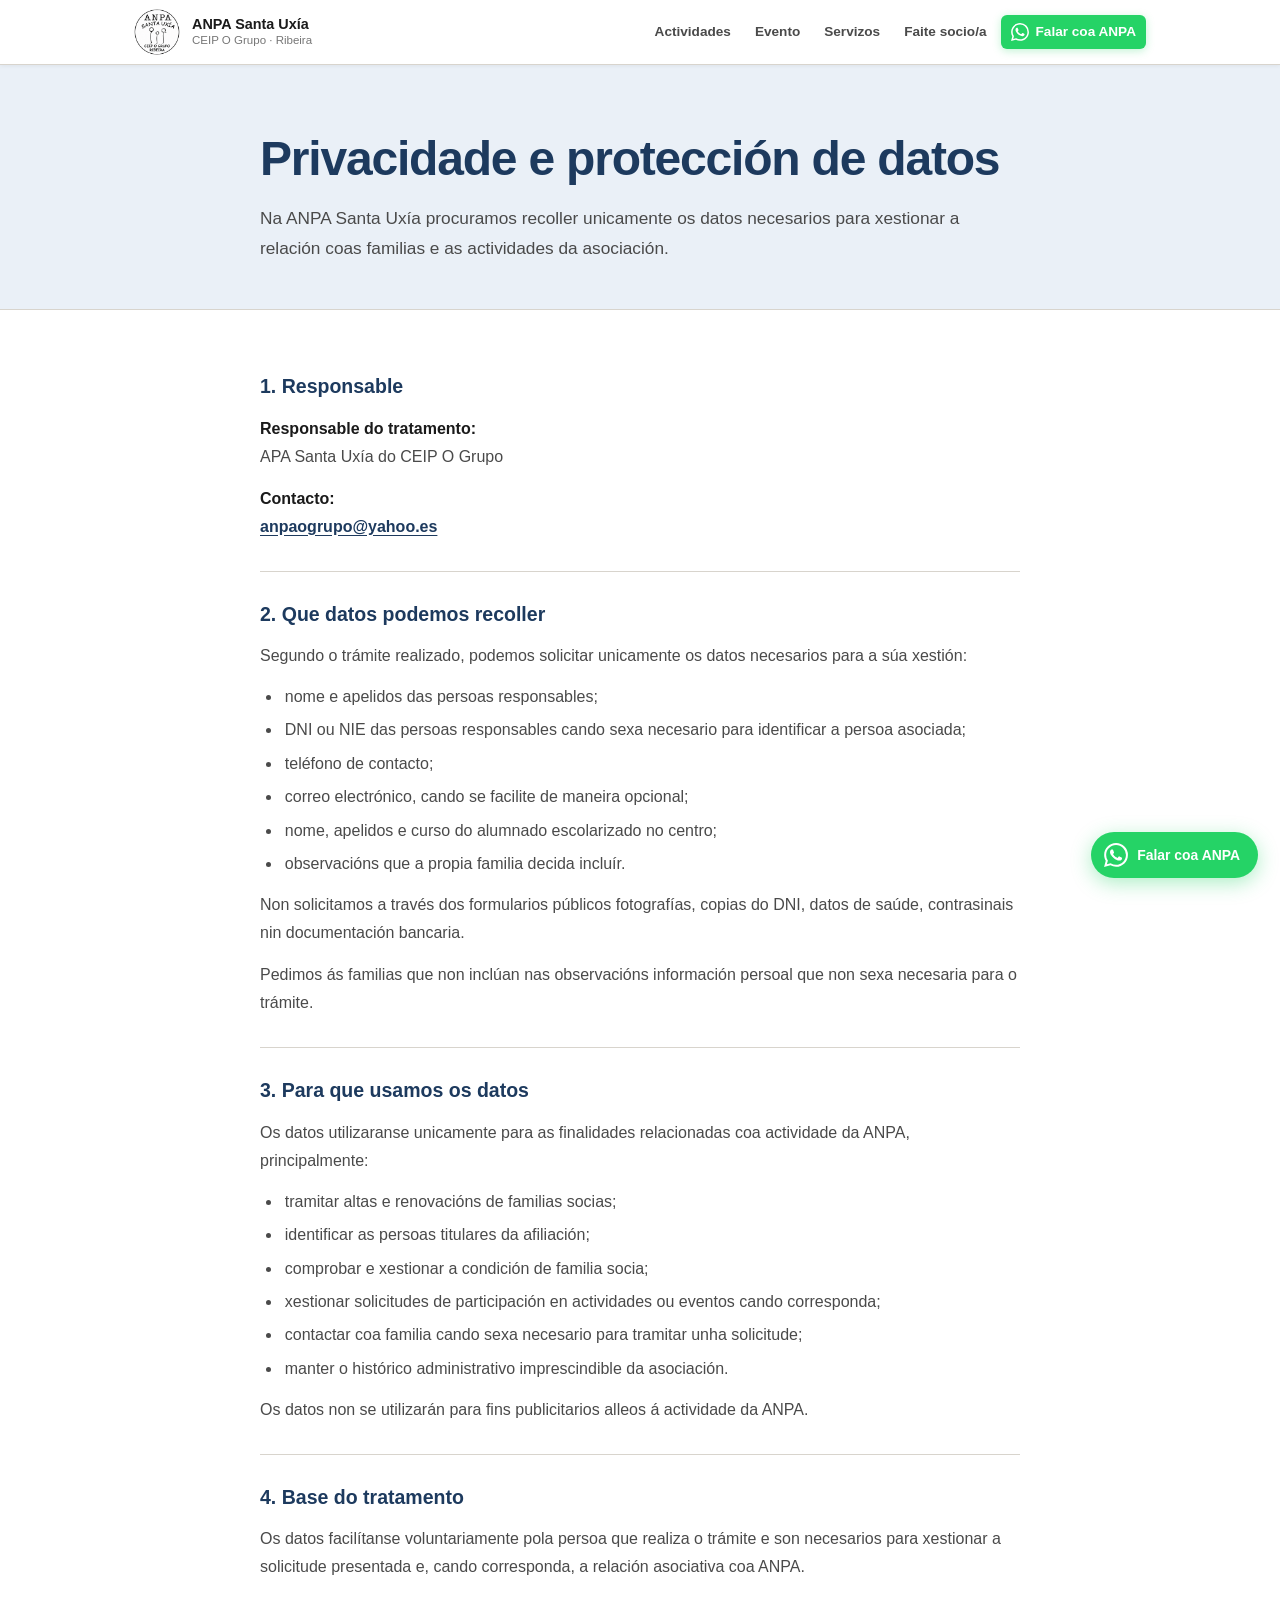
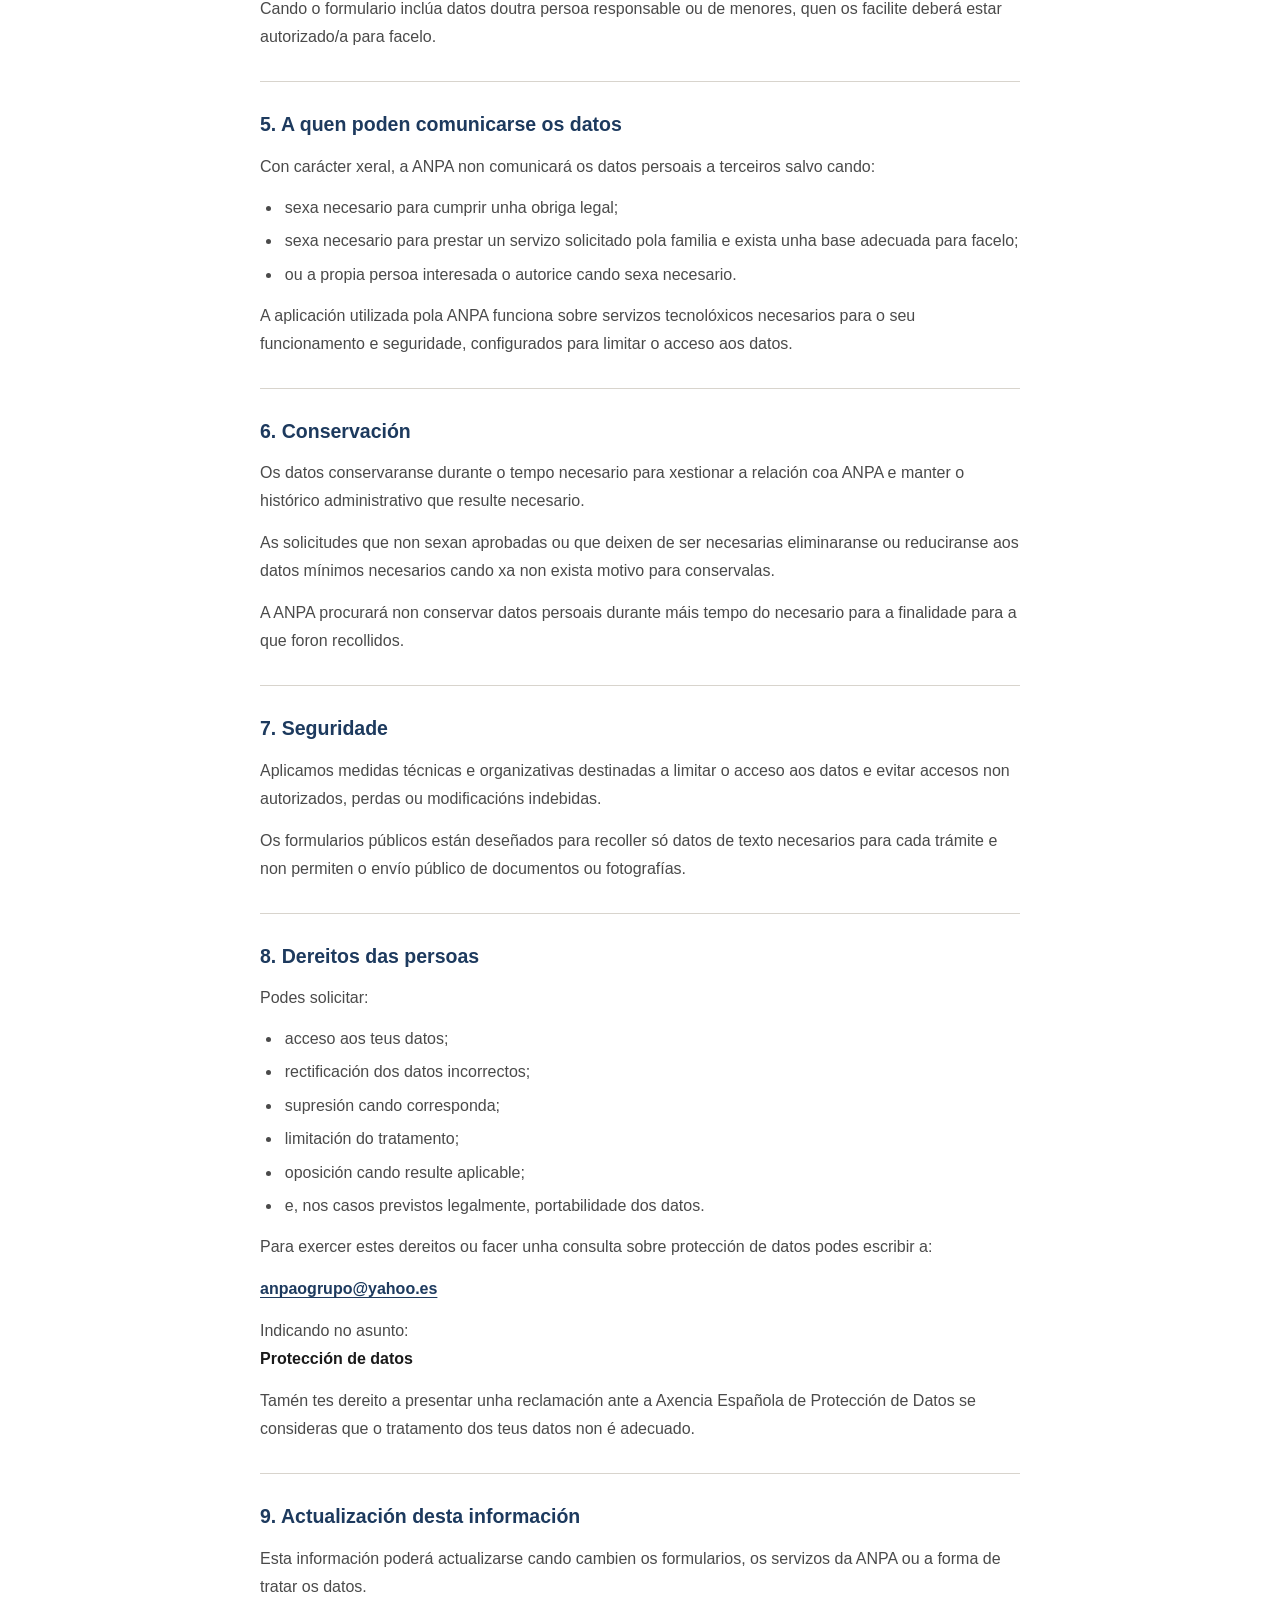
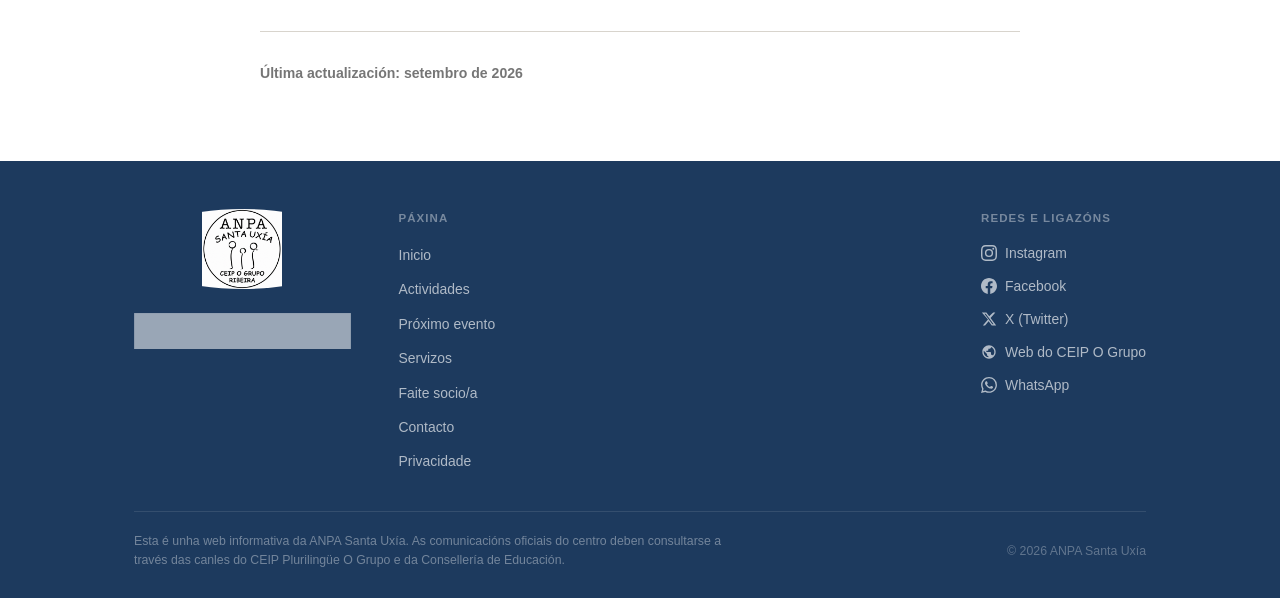
==== privacidade/index.html @ 7b29c67f "Add files via upload" ====
<!DOCTYPE html>
<html lang="gl">
<head>
  <meta charset="UTF-8">
  <meta name="viewport" content="width=device-width, initial-scale=1.0">
  <title>Privacidade e protección de datos | ANPA Santa Uxía</title>
  <meta name="description" content="Información sobre privacidade e protección de datos da ANPA Santa Uxía do CEIP O Grupo.">
  <meta name="robots" content="index, follow">
  <link rel="canonical" href="https://anpaogrupo.es/privacidade">
  <link rel="icon" href="../assets/images/logo-anpa.png" type="image/png">
  <link rel="stylesheet" href="../styles.css?v=9">
</head>
<body>

<a href="#contido-principal" class="skip-link">Ir ao contido principal</a>

<!-- ═══════════════════════════════ HEADER ═══════════════════ -->
<header class="site-header" role="banner">
  <div class="container">
    <div class="header-inner">

      <a href="/" class="header-brand" aria-label="ANPA Santa Uxía — Inicio">
        <img src="../assets/images/logo-anpa.png"
             alt="Logo ANPA Santa Uxía"
             class="header-logo">
        <div class="header-brand-text">
          <strong>ANPA Santa Uxía</strong>
          <span>CEIP O Grupo · Ribeira</span>
        </div>
      </a>

      <button class="menu-btn" id="menuBtn"
              aria-expanded="false" aria-controls="siteNav"
              aria-label="Abrir menú de navegación">
        <svg width="22" height="22" viewBox="0 0 24 24" fill="currentColor" aria-hidden="true">
          <path d="M3 18h18v-2H3v2zm0-5h18v-2H3v2zm0-7v2h18V6H3z"/>
        </svg>
      </button>

      <nav class="site-nav" id="siteNav" aria-label="Navegación principal">
        <a href="/#actividades">Actividades</a>
        <a href="/#evento">Evento</a>
        <a href="/#servizos">Servizos</a>
        <a href="/#socios">Faite socio/a</a>
        <a href="#"
           id="headerWa"
           class="header-wa"
           target="_blank"
           rel="noopener noreferrer"
           aria-label="Falar coa ANPA por WhatsApp">
          <svg class="wa-icon" viewBox="0 0 24 24" fill="currentColor" aria-hidden="true">
            <path d="M17.472 14.382c-.297-.149-1.758-.867-2.03-.967-.273-.099-.471-.148-.67.15-.197.297-.767.966-.94 1.164-.173.199-.347.223-.644.075-.297-.15-1.255-.463-2.39-1.475-.883-.788-1.48-1.761-1.653-2.059-.173-.297-.018-.458.13-.606.134-.133.298-.347.446-.52.149-.174.198-.298.298-.497.099-.198.05-.371-.025-.52-.075-.149-.669-1.612-.916-2.207-.242-.579-.487-.5-.669-.51-.173-.008-.371-.01-.57-.01-.198 0-.52.074-.792.372-.272.297-1.04 1.016-1.04 2.479 0 1.462 1.065 2.875 1.213 3.074.149.198 2.096 3.2 5.077 4.487.709.306 1.262.489 1.694.625.712.227 1.36.195 1.871.118.571-.085 1.758-.719 2.006-1.413.248-.694.248-1.289.173-1.413-.074-.124-.272-.198-.57-.347m-5.421 7.403h-.004a9.87 9.87 0 01-5.031-1.378l-.361-.214-3.741.982.998-3.648-.235-.374a9.86 9.86 0 01-1.51-5.26c.001-5.45 4.436-9.884 9.888-9.884 2.64 0 5.122 1.03 6.988 2.898a9.825 9.825 0 012.893 6.994c-.003 5.45-4.437 9.884-9.885 9.884m8.413-18.297A11.815 11.815 0 0012.05 0C5.495 0 .16 5.335.157 11.892c0 2.096.547 4.142 1.588 5.945L.057 24l6.305-1.654a11.882 11.882 0 005.683 1.448h.005c6.554 0 11.89-5.335 11.893-11.893a11.821 11.821 0 00-3.48-8.413z"/>
          </svg>
          <span class="header-wa-text">Falar coa ANPA</span>
        </a>
      </nav>

    </div>
  </div>
</header>

<main id="contido-principal">
  <header class="privacidade-hero">
    <div class="container">
      <div class="privacidade-reading">
        <h1 class="privacidade-title">Privacidade e protección de datos</h1>
        <p class="privacidade-intro">Na ANPA Santa Uxía procuramos recoller unicamente os datos necesarios para xestionar a relación coas familias e as actividades da asociación.</p>
      </div>
    </div>
  </header>

  <div class="privacidade-content">
    <div class="container">
      <div class="privacidade-reading">

        <section class="privacidade-section" aria-labelledby="privacidade-responsable">
          <h2 id="privacidade-responsable">1. Responsable</h2>
          <p><strong>Responsable do tratamento:</strong><br>APA Santa Uxía do CEIP O Grupo</p>
          <p class="privacidade-contacto"><strong>Contacto:</strong><br><a href="mailto:anpaogrupo@yahoo.es">anpaogrupo@yahoo.es</a></p>
        </section>

        <section class="privacidade-section" aria-labelledby="privacidade-datos">
          <h2 id="privacidade-datos">2. Que datos podemos recoller</h2>
          <p>Segundo o trámite realizado, podemos solicitar unicamente os datos necesarios para a súa xestión:</p>
          <ul>
            <li>nome e apelidos das persoas responsables;</li>
            <li>DNI ou NIE das persoas responsables cando sexa necesario para identificar a persoa asociada;</li>
            <li>teléfono de contacto;</li>
            <li>correo electrónico, cando se facilite de maneira opcional;</li>
            <li>nome, apelidos e curso do alumnado escolarizado no centro;</li>
            <li>observacións que a propia familia decida incluír.</li>
          </ul>
          <p>Non solicitamos a través dos formularios públicos fotografías, copias do DNI, datos de saúde, contrasinais nin documentación bancaria.</p>
          <p>Pedimos ás familias que non inclúan nas observacións información persoal que non sexa necesaria para o trámite.</p>
        </section>

        <section class="privacidade-section" aria-labelledby="privacidade-finalidades">
          <h2 id="privacidade-finalidades">3. Para que usamos os datos</h2>
          <p>Os datos utilizaranse unicamente para as finalidades relacionadas coa actividade da ANPA, principalmente:</p>
          <ul>
            <li>tramitar altas e renovacións de familias socias;</li>
            <li>identificar as persoas titulares da afiliación;</li>
            <li>comprobar e xestionar a condición de familia socia;</li>
            <li>xestionar solicitudes de participación en actividades ou eventos cando corresponda;</li>
            <li>contactar coa familia cando sexa necesario para tramitar unha solicitude;</li>
            <li>manter o histórico administrativo imprescindible da asociación.</li>
          </ul>
          <p>Os datos non se utilizarán para fins publicitarios alleos á actividade da ANPA.</p>
        </section>

        <section class="privacidade-section" aria-labelledby="privacidade-base">
          <h2 id="privacidade-base">4. Base do tratamento</h2>
          <p>Os datos facilítanse voluntariamente pola persoa que realiza o trámite e son necesarios para xestionar a solicitude presentada e, cando corresponda, a relación asociativa coa ANPA.</p>
          <p>Cando o formulario inclúa datos doutra persoa responsable ou de menores, quen os facilite deberá estar autorizado/a para facelo.</p>
        </section>

        <section class="privacidade-section" aria-labelledby="privacidade-comunicacion">
          <h2 id="privacidade-comunicacion">5. A quen poden comunicarse os datos</h2>
          <p>Con carácter xeral, a ANPA non comunicará os datos persoais a terceiros salvo cando:</p>
          <ul>
            <li>sexa necesario para cumprir unha obriga legal;</li>
            <li>sexa necesario para prestar un servizo solicitado pola familia e exista unha base adecuada para facelo;</li>
            <li>ou a propia persoa interesada o autorice cando sexa necesario.</li>
          </ul>
          <p>A aplicación utilizada pola ANPA funciona sobre servizos tecnolóxicos necesarios para o seu funcionamento e seguridade, configurados para limitar o acceso aos datos.</p>
        </section>

        <section class="privacidade-section" aria-labelledby="privacidade-conservacion">
          <h2 id="privacidade-conservacion">6. Conservación</h2>
          <p>Os datos conservaranse durante o tempo necesario para xestionar a relación coa ANPA e manter o histórico administrativo que resulte necesario.</p>
          <p>As solicitudes que non sexan aprobadas ou que deixen de ser necesarias eliminaranse ou reduciranse aos datos mínimos necesarios cando xa non exista motivo para conservalas.</p>
          <p>A ANPA procurará non conservar datos persoais durante máis tempo do necesario para a finalidade para a que foron recollidos.</p>
        </section>

        <section class="privacidade-section" aria-labelledby="privacidade-seguridade">
          <h2 id="privacidade-seguridade">7. Seguridade</h2>
          <p>Aplicamos medidas técnicas e organizativas destinadas a limitar o acceso aos datos e evitar accesos non autorizados, perdas ou modificacións indebidas.</p>
          <p>Os formularios públicos están deseñados para recoller só datos de texto necesarios para cada trámite e non permiten o envío público de documentos ou fotografías.</p>
        </section>

        <section class="privacidade-section" aria-labelledby="privacidade-dereitos">
          <h2 id="privacidade-dereitos">8. Dereitos das persoas</h2>
          <p>Podes solicitar:</p>
          <ul>
            <li>acceso aos teus datos;</li>
            <li>rectificación dos datos incorrectos;</li>
            <li>supresión cando corresponda;</li>
            <li>limitación do tratamento;</li>
            <li>oposición cando resulte aplicable;</li>
            <li>e, nos casos previstos legalmente, portabilidade dos datos.</li>
          </ul>
          <p>Para exercer estes dereitos ou facer unha consulta sobre protección de datos podes escribir a:</p>
          <p class="privacidade-contacto"><a href="mailto:anpaogrupo@yahoo.es?subject=Protecci%C3%B3n%20de%20datos">anpaogrupo@yahoo.es</a></p>
          <p>Indicando no asunto:<br><strong>Protección de datos</strong></p>
          <p>Tamén tes dereito a presentar unha reclamación ante a Axencia Española de Protección de Datos se consideras que o tratamento dos teus datos non é adecuado.</p>
        </section>

        <section class="privacidade-section" aria-labelledby="privacidade-actualizacion">
          <h2 id="privacidade-actualizacion">9. Actualización desta información</h2>
          <p>Esta información poderá actualizarse cando cambien os formularios, os servizos da ANPA ou a forma de tratar os datos.</p>
        </section>

        <p class="privacidade-actualizacion">Última actualización: setembro de 2026</p>
      </div>
    </div>
  </div>
</main>

<!-- ════════════════════════════ FOOTER ══════════════════════ -->
<footer class="site-footer" role="contentinfo">
  <div class="container">
    <div class="footer-grid">

      <div class="footer-logos">
        <img src="../assets/images/logo-anpa.png"
             alt="ANPA Santa Uxía"
             class="footer-logo-anpa">
        <img src="../assets/images/logo-ceip.png"
             alt="CEIP Plurilingüe O Grupo"
             class="footer-logo-ceip">
      </div>

      <nav class="footer-nav" aria-label="Navegación do pé de páxina">
        <h4>Páxina</h4>
        <ul>
          <li><a href="/">Inicio</a></li>
          <li><a href="/#actividades">Actividades</a></li>
          <li><a href="/#evento">Próximo evento</a></li>
          <li><a href="/#servizos">Servizos</a></li>
          <li><a href="/#socios">Faite socio/a</a></li>
          <li><a href="/#contacto">Contacto</a></li>
          <li><a href="/privacidade" aria-current="page">Privacidade</a></li>
        </ul>
      </nav>

      <div class="footer-social">
        <h4>Redes e ligazóns</h4>
        <div class="footer-social-links">
          <a href="#" id="footerInstagram" target="_blank" rel="noopener noreferrer">
            <svg width="16" height="16" viewBox="0 0 24 24" fill="currentColor" aria-hidden="true">
              <path d="M12 2.163c3.204 0 3.584.012 4.85.07 3.252.148 4.771 1.691 4.919 4.919.058 1.265.069 1.645.069 4.849 0 3.205-.012 3.584-.069 4.849-.149 3.225-1.664 4.771-4.919 4.919-1.266.058-1.644.07-4.85.07-3.204 0-3.584-.012-4.849-.07-3.26-.149-4.771-1.699-4.919-4.92-.058-1.265-.07-1.644-.07-4.849 0-3.204.013-3.583.07-4.849.149-3.227 1.664-4.771 4.919-4.919 1.266-.057 1.645-.069 4.849-.069zM12 0C8.741 0 8.333.014 7.053.072 2.695.272.273 2.69.073 7.052.014 8.333 0 8.741 0 12c0 3.259.014 3.668.072 4.948.2 4.358 2.618 6.78 6.98 6.98C8.333 23.986 8.741 24 12 24c3.259 0 3.668-.014 4.948-.072 4.354-.2 6.782-2.618 6.979-6.98.059-1.28.073-1.689.073-4.948 0-3.259-.014-3.667-.072-4.947-.196-4.354-2.617-6.78-6.979-6.98C15.668.014 15.259 0 12 0zm0 5.838a6.162 6.162 0 100 12.324 6.162 6.162 0 000-12.324zM12 16a4 4 0 110-8 4 4 0 010 8zm6.406-11.845a1.44 1.44 0 100 2.881 1.44 1.44 0 000-2.881z"/>
            </svg>
            Instagram
          </a>
          <a href="#" id="footerFacebook" target="_blank" rel="noopener noreferrer">
            <svg width="16" height="16" viewBox="0 0 24 24" fill="currentColor" aria-hidden="true">
              <path d="M24 12.073c0-6.627-5.373-12-12-12s-12 5.373-12 12c0 5.99 4.388 10.954 10.125 11.854v-8.385H7.078v-3.47h3.047V9.43c0-3.007 1.792-4.669 4.533-4.669 1.312 0 2.686.235 2.686.235v2.953H15.83c-1.491 0-1.956.925-1.956 1.874v2.25h3.328l-.532 3.47h-2.796v8.385C19.612 23.027 24 18.062 24 12.073z"/>
            </svg>
            Facebook
          </a>
          <a href="#" id="footerTwitter" target="_blank" rel="noopener noreferrer">
            <svg width="16" height="16" viewBox="0 0 24 24" fill="currentColor" aria-hidden="true">
              <path d="M18.244 2.25h3.308l-7.227 8.26 8.502 11.24H16.17l-4.714-6.231-5.401 6.231H2.744l7.737-8.835L1.254 2.25H8.08l4.253 5.622zm-1.161 17.52h1.833L7.084 4.126H5.117z"/>
            </svg>
            X (Twitter)
          </a>
          <a href="#" id="footerWebCentro" target="_blank" rel="noopener noreferrer">
            <svg width="16" height="16" viewBox="0 0 24 24" fill="currentColor" aria-hidden="true">
              <path d="M12 2C6.48 2 2 6.48 2 12s4.48 10 10 10 10-4.48 10-10S17.52 2 12 2zm-1 17.93c-3.95-.49-7-3.85-7-7.93 0-.62.08-1.21.21-1.79L9 15v1c0 1.1.9 2 2 2v1.93zm6.9-2.54c-.26-.81-1-1.39-1.9-1.39h-1v-3c0-.55-.45-1-1-1H8v-2h2c.55 0 1-.45 1-1V7h2c1.1 0 2-.9 2-2v-.41c2.93 1.19 5 4.06 5 7.41 0 2.08-.8 3.97-2.1 5.39z"/>
            </svg>
            Web do CEIP O Grupo
          </a>
          <a href="#" id="footerWa" target="_blank" rel="noopener noreferrer">
            <svg width="16" height="16" viewBox="0 0 24 24" fill="currentColor" aria-hidden="true">
              <path d="M17.472 14.382c-.297-.149-1.758-.867-2.03-.967-.273-.099-.471-.148-.67.15-.197.297-.767.966-.94 1.164-.173.199-.347.223-.644.075-.297-.15-1.255-.463-2.39-1.475-.883-.788-1.48-1.761-1.653-2.059-.173-.297-.018-.458.13-.606.134-.133.298-.347.446-.52.149-.174.198-.298.298-.497.099-.198.05-.371-.025-.52-.075-.149-.669-1.612-.916-2.207-.242-.579-.487-.5-.669-.51-.173-.008-.371-.01-.57-.01-.198 0-.52.074-.792.372-.272.297-1.04 1.016-1.04 2.479 0 1.462 1.065 2.875 1.213 3.074.149.198 2.096 3.2 5.077 4.487.709.306 1.262.489 1.694.625.712.227 1.36.195 1.871.118.571-.085 1.758-.719 2.006-1.413.248-.694.248-1.289.173-1.413-.074-.124-.272-.198-.57-.347m-5.421 7.403h-.004a9.87 9.87 0 01-5.031-1.378l-.361-.214-3.741.982.998-3.648-.235-.374a9.86 9.86 0 01-1.51-5.26c.001-5.45 4.436-9.884 9.888-9.884 2.64 0 5.122 1.03 6.988 2.898a9.825 9.825 0 012.893 6.994c-.003 5.45-4.437 9.884-9.885 9.884m8.413-18.297A11.815 11.815 0 0012.05 0C5.495 0 .16 5.335.157 11.892c0 2.096.547 4.142 1.588 5.945L.057 24l6.305-1.654a11.882 11.882 0 005.683 1.448h.005c6.554 0 11.89-5.335 11.893-11.893a11.821 11.821 0 00-3.48-8.413z"/>
            </svg>
            WhatsApp
          </a>
        </div>
      </div>

    </div>

    <div class="footer-bottom">
      <p class="footer-disclaimer">Esta é unha web informativa da ANPA Santa Uxía. As comunicacións oficiais do centro deben consultarse a través das canles do CEIP Plurilingüe O Grupo e da Consellería de Educación.</p>
      <p class="footer-copy">© <span id="footerYear"></span> ANPA Santa Uxía</p>
    </div>
  </div>
</footer>

<a href="#"
   id="floatingWa"
   class="floating-wa"
   target="_blank"
   rel="noopener noreferrer"
   aria-label="Falar coa ANPA Santa Uxía por WhatsApp">
  <svg width="24" height="24" viewBox="0 0 24 24" fill="currentColor" aria-hidden="true">
    <path d="M17.472 14.382c-.297-.149-1.758-.867-2.03-.967-.273-.099-.471-.148-.67.15-.197.297-.767.966-.94 1.164-.173.199-.347.223-.644.075-.297-.15-1.255-.463-2.39-1.475-.883-.788-1.48-1.761-1.653-2.059-.173-.297-.018-.458.13-.606.134-.133.298-.347.446-.52.149-.174.198-.298.298-.497.099-.198.05-.371-.025-.52-.075-.149-.669-1.612-.916-2.207-.242-.579-.487-.5-.669-.51-.173-.008-.371-.01-.57-.01-.198 0-.52.074-.792.372-.272.297-1.04 1.016-1.04 2.479 0 1.462 1.065 2.875 1.213 3.074.149.198 2.096 3.2 5.077 4.487.709.306 1.262.489 1.694.625.712.227 1.36.195 1.871.118.571-.085 1.758-.719 2.006-1.413.248-.694.248-1.289.173-1.413-.074-.124-.272-.198-.57-.347m-5.421 7.403h-.004a9.87 9.87 0 01-5.031-1.378l-.361-.214-3.741.982.998-3.648-.235-.374a9.86 9.86 0 01-1.51-5.26c.001-5.45 4.436-9.884 9.888-9.884 2.64 0 5.122 1.03 6.988 2.898a9.825 9.825 0 012.893 6.994c-.003 5.45-4.437 9.884-9.885 9.884m8.413-18.297A11.815 11.815 0 0012.05 0C5.495 0 .16 5.335.157 11.892c0 2.096.547 4.142 1.588 5.945L.057 24l6.305-1.654a11.882 11.882 0 005.683 1.448h.005c6.554 0 11.89-5.335 11.893-11.893a11.821 11.821 0 00-3.48-8.413z"/>
  </svg>
  <span class="floating-wa-label">Falar coa ANPA</span>
</a>

<script src="../content.js?v=6"></script>
<script src="../script.js?v=8"></script>
</body>
</html>
---- styles.css ----
/* =============================================================
   STYLES.CSS — ANPA Santa Uxía · CEIP Plurilingüe O Grupo
   Ribeira, A Coruña
   ============================================================= */

/* ─── RESET ─────────────────────────────────────────────────── */
*, *::before, *::after { box-sizing: border-box; margin: 0; padding: 0; }

/* ─── TOKENS ─────────────────────────────────────────────────── */
:root {
  /* Palette — derived from CEIP blue + ANPA black/white identity */
  --blue:        #4578aa;   /* institutional blue, close to CEIP logo */
  --blue-dark:   #1d3a5e;   /* deep navy */
  --blue-pale:   #eaf0f7;   /* very light blue background */
  --cream:       #f8f6f1;   /* warm cream */
  --white:       #ffffff;
  --text:        #1a1a1a;   /* near black */
  --text-mid:    #4a4a4a;
  --text-light:  #767676;
  --border:      #d8d4cd;   /* warm hairline */
  --accent:      #b85c28;   /* warm terracotta — for alerts, dates */
  --green-wa:    #25D366;
  --green-wa-dk: #1aab53;

  /* Typography */
  --font: Arial, Helvetica, sans-serif;

  /* Spacing scale */
  --sp-xs:  8px;
  --sp-sm:  16px;
  --sp-md:  28px;
  --sp-lg:  52px;
  --sp-xl:  80px;

  /* Misc */
  --radius:    6px;
  --radius-md: 10px;
  --shadow:    0 2px 10px rgba(0,0,0,.09);
  --shadow-lg: 0 6px 28px rgba(0,0,0,.12);
  --trans:     0.18s ease;
}

/* ─── BASE ───────────────────────────────────────────────────── */
html   { font-size: 16px; scroll-behavior: smooth; }
body   {
  font-family: var(--font);
  color: var(--text);
  background: var(--white);
  line-height: 1.65;
  -webkit-font-smoothing: antialiased;
}

@media (prefers-reduced-motion: reduce) {
  *, *::before, *::after { animation-duration: .01ms !important; transition-duration: .01ms !important; }
  html { scroll-behavior: auto; }
}

img  { max-width: 100%; height: auto; display: block; }
a    { color: var(--blue); text-decoration: none; }
a:hover { text-decoration: underline; }
ul   { list-style: none; }

*:focus-visible {
  outline: 3px solid var(--accent);
  outline-offset: 3px;
  border-radius: 3px;
}

/* ─── SKIP LINK ──────────────────────────────────────────────── */
.skip-link {
  position: absolute; top: -60px; left: 16px; z-index: 9999;
  background: var(--blue-dark); color: #fff;
  padding: 10px 18px; border-radius: var(--radius);
  font-size: .9rem; font-weight: 700;
  transition: top var(--trans);
}
.skip-link:focus { top: 14px; }

/* ─── LAYOUT ─────────────────────────────────────────────────── */
.container {
  width: 100%; max-width: 1060px;
  margin: 0 auto; padding: 0 24px;
}
.section      { padding: var(--sp-xl) 0; }
.section--alt { background: var(--cream); }
.section--blue { background: var(--blue-dark); color: #fff; }

/* ─── SECTION HEADERS ────────────────────────────────────────── */
.s-label {
  display: block;
  font-size: .72rem; font-weight: 700;
  text-transform: uppercase; letter-spacing: .1em;
  color: var(--blue); margin-bottom: 10px;
}
.section--blue .s-label { color: rgba(255,255,255,.55); }

.s-title {
  font-size: clamp(1.5rem, 3.2vw, 2rem);
  font-weight: 900; color: var(--text);
  line-height: 1.15; margin-bottom: 12px;
}
.section--blue .s-title { color: #fff; }

.s-sub {
  font-size: 1rem; color: var(--text-mid);
  max-width: 580px; line-height: 1.65;
}
.section--blue .s-sub { color: rgba(255,255,255,.75); }

/* ─── BUTTONS ────────────────────────────────────────────────── */
.btn {
  display: inline-flex; align-items: center; gap: 8px;
  font-family: var(--font); font-size: .9rem; font-weight: 700;
  padding: 11px 22px; border-radius: 24px; border: none;
  cursor: pointer; text-decoration: none; line-height: 1.2;
  transition: background var(--trans), transform var(--trans), box-shadow var(--trans);
  white-space: nowrap;
}
.btn:hover { transform: translateY(-1px); text-decoration: none; }
.btn:active { transform: none; }

.btn--blue {
  background: var(--blue); color: #fff;
  box-shadow: 0 3px 12px rgba(69,120,170,.28);
}
.btn--blue:hover { background: var(--blue-dark); }

.btn--dark {
  background: var(--text); color: #fff;
  box-shadow: 0 3px 12px rgba(0,0,0,.22);
}
.btn--dark:hover { background: #333; }

.btn--wa {
  background: var(--green-wa); color: #fff;
  box-shadow: 0 3px 12px rgba(37,211,102,.28);
}
.btn--wa:hover { background: var(--green-wa-dk); }

.btn--outline {
  background: transparent; color: var(--blue);
  border: 1.5px solid var(--blue);
  box-shadow: none;
}
.btn--outline:hover { background: var(--blue-pale); }

.btn--outline-white {
  background: transparent; color: #fff;
  border: 1.5px solid rgba(255,255,255,.6);
}
.btn--outline-white:hover { background: rgba(255,255,255,.1); }

.btn--sm { font-size: .82rem; padding: 8px 16px; }
.btn--lg { font-size: 1rem; padding: 13px 26px; }

/* WhatsApp icon inline */
.wa-icon {
  width: 18px; height: 18px; flex-shrink: 0;
}

/* ─── HEADER ─────────────────────────────────────────────────── */
.site-header {
  position: sticky; top: 0; z-index: 1000;
  background: var(--white);
  border-bottom: 1px solid var(--border);
  box-shadow: 0 1px 4px rgba(0,0,0,.06);
}
.header-inner {
  display: flex; align-items: center; gap: 20px;
  height: 64px;
}

.header-brand {
  display: flex; align-items: center; gap: 12px;
  text-decoration: none; flex-shrink: 0;
}
.header-logo {
  height: 46px; width: auto;
  object-fit: contain;
  border-radius: 50%;
}
.header-brand-text { line-height: 1.2; }
.header-brand-text strong {
  display: block; font-size: .9rem; font-weight: 900;
  color: var(--text);
}
.header-brand-text span {
  display: block; font-size: .72rem; color: var(--text-light);
}

.site-nav {
  display: flex; align-items: center; gap: 4px;
  margin-left: auto;
}
.site-nav a {
  font-size: .85rem; font-weight: 600; color: var(--text-mid);
  padding: 6px 10px; border-radius: var(--radius);
  transition: background var(--trans), color var(--trans);
  white-space: nowrap;
}
.site-nav a:hover { background: var(--blue-pale); color: var(--blue); text-decoration: none; }
.site-nav a.active { color: var(--blue); }

.header-wa {
  display: flex; align-items: center; gap: 7px;
  background: var(--green-wa); color: #fff !important;
  font-size: .82rem; font-weight: 700;
  padding: 8px 14px; border-radius: 22px;
  white-space: nowrap;
  box-shadow: 0 2px 8px rgba(37,211,102,.28);
  transition: background var(--trans);
  text-decoration: none !important;
}
.header-wa:hover { background: var(--green-wa-dk); }

.menu-btn {
  display: none; background: none; border: none;
  cursor: pointer; padding: 8px; border-radius: var(--radius);
  color: var(--text); margin-left: auto;
}
.menu-btn:hover { background: var(--cream); }

@media (max-width: 860px) {
  .site-nav {
    display: none; position: fixed;
    inset: 64px 0 0 0;
    background: var(--white);
    flex-direction: column; align-items: stretch;
    padding: 20px 24px; gap: 6px;
    border-top: 1px solid var(--border);
    z-index: 999; overflow-y: auto;
  }
  .site-nav.open { display: flex; }
  .site-nav a { font-size: 1rem; padding: 12px 14px; }
  .header-wa-text { display: none; }
  .menu-btn { display: flex; align-items: center; }
  .header-brand-text span { display: none; }
}

/* ─── COLABORADORES ─────────────────────────────────────────── */
.colaboradores-strip {
  background: var(--white);
  border-bottom: 1px solid var(--border);
  overflow: hidden;
}
.colaboradores-inner {
  min-height: 50px;
  display: flex;
  align-items: center;
  gap: 18px;
}
.colaboradores-label {
  flex: 0 0 auto;
  font-size: .65rem;
  font-weight: 800;
  line-height: 1.25;
  text-transform: uppercase;
  letter-spacing: .08em;
  color: var(--text-light);
  max-width: 112px;
}
.colaboradores-viewport {
  min-width: 0;
  flex: 1;
  overflow: hidden;
  -webkit-mask-image: linear-gradient(to right, transparent, #000 4%, #000 96%, transparent);
  mask-image: linear-gradient(to right, transparent, #000 4%, #000 96%, transparent);
}
.colaboradores-viewport.is-static {
  overflow-x: auto;
  -webkit-mask-image: none;
  mask-image: none;
  scrollbar-width: thin;
}
.colaboradores-track {
  --colaboradores-duration: 32s;
  display: flex;
  width: max-content;
  animation: colaboradores-scroll var(--colaboradores-duration) linear infinite;
  will-change: transform;
}
.colaboradores-track:hover,
.colaboradores-track:focus-within { animation-play-state: paused; }
.colaboradores-track.is-static {
  width: 100%;
  animation: none;
  will-change: auto;
}
.colaboradores-group {
  display: flex;
  align-items: center;
  gap: 18px;
  padding-right: 18px;
}
.colaboradores-track.is-static .colaboradores-group { padding-right: 0; }
.colaborador-logo {
  width: 100px;
  height: 32px;
  padding: 2px 5px;
  display: flex;
  align-items: center;
  justify-content: center;
  flex: 0 0 auto;
  opacity: .72;
  filter: grayscale(.28);
  transition: opacity var(--trans), filter var(--trans);
}
.colaborador-logo:hover,
.colaborador-logo:focus-visible {
  opacity: 1;
  filter: none;
  text-decoration: none;
}
.colaborador-logo img {
  width: 100%;
  height: 100%;
  object-fit: contain;
}
@keyframes colaboradores-scroll {
  to { transform: translateX(-50%); }
}

@media (max-width: 560px) {
  .colaboradores-inner { min-height: 44px; gap: 9px; padding-right: 0; }
  .colaboradores-label { max-width: 82px; font-size: .58rem; }
  .colaborador-logo { width: 82px; height: 26px; padding: 1px 4px; }
  .colaboradores-group { gap: 14px; padding-right: 14px; }
}

@media (prefers-reduced-motion: reduce) {
  .colaboradores-viewport {
    overflow-x: auto;
    -webkit-mask-image: none;
    mask-image: none;
  }
  .colaboradores-track { animation: none; will-change: auto; }
  .colaboradores-group[aria-hidden="true"] { display: none; }
}

/* ─── PORTADA ────────────────────────────────────────────────── */
.portada {
  background: var(--cream);
  padding: var(--sp-xl) 0;
  overflow: hidden;
}
.portada-inner {
  display: grid;
  grid-template-columns: 1fr 420px;
  gap: 60px;
  align-items: center;
}
.portada-content {}
.portada-chips {
  display: flex; flex-wrap: wrap; gap: 8px;
  margin-bottom: 22px;
}
.portada-chip {
  font-size: .72rem; font-weight: 700;
  color: var(--text-mid); background: var(--white);
  border: 1px solid var(--border);
  padding: 4px 12px; border-radius: 20px;
  white-space: nowrap;
}
.portada-chip--accent {
  color: var(--accent); border-color: rgba(184,92,40,.30);
  background: rgba(184,92,40,.06);
}

.portada-title {
  font-size: clamp(1.9rem, 4.5vw, 2.9rem);
  font-weight: 900; color: var(--text);
  line-height: 1.12; margin-bottom: 18px;
  letter-spacing: -.01em;
}
.portada-sub {
  font-size: 1rem; color: var(--text-mid);
  line-height: 1.7; max-width: 480px;
  margin-bottom: 32px;
}
.portada-actions {
  display: flex; flex-wrap: wrap; gap: 10px;
}

.portada-photo {
  position: relative;
}
.portada-photo-frame {
  position: relative;
  border-radius: var(--radius-md);
  overflow: hidden;
  box-shadow: var(--shadow-lg);
  aspect-ratio: 1/1;
  background: #fbfaf4;
}
.portada-photo-frame img {
  width: 100%; height: 100%;
}
.portada-carousel {
  position: relative;
  width: 100%;
  height: 100%;
  background: #fbfaf4;
}
.portada-carousel .portada-slide {
  position: absolute;
  inset: 0;
  display: block;
  width: 100%;
  height: 100%;
  object-fit: contain;
  opacity: 0;
  visibility: hidden;
  transition: opacity .9s ease, visibility .9s ease;
  pointer-events: none;
}
.portada-carousel .portada-slide.is-active {
  opacity: 1;
  visibility: visible;
}
.portada-carousel-arrow {
  position: absolute;
  z-index: 3;
  top: 50%;
  width: 38px;
  height: 38px;
  border: 1px solid rgba(7, 69, 37, .12);
  border-radius: 50%;
  background: rgba(255, 255, 255, .9);
  color: var(--blue-dark);
  box-shadow: 0 5px 16px rgba(17, 48, 37, .16);
  font: inherit;
  font-size: 1.7rem;
  line-height: 1;
  cursor: pointer;
  transform: translateY(-50%);
  transition: background .2s ease, transform .2s ease;
}
.portada-carousel-arrow:hover,
.portada-carousel-arrow:focus-visible {
  background: #fff;
  transform: translateY(-50%) scale(1.06);
}
.portada-carousel-arrow--prev { left: 10px; }
.portada-carousel-arrow--next { right: 10px; }
.portada-carousel-dots {
  position: absolute;
  z-index: 3;
  left: 50%;
  bottom: 10px;
  display: flex;
  gap: 7px;
  padding: 7px 10px;
  border-radius: 999px;
  background: rgba(255, 255, 255, .88);
  box-shadow: 0 4px 14px rgba(17, 48, 37, .13);
  transform: translateX(-50%);
}
.portada-carousel-dot {
  width: 8px;
  height: 8px;
  padding: 0;
  border: 0;
  border-radius: 50%;
  background: rgba(6, 83, 43, .28);
  cursor: pointer;
  transition: width .25s ease, background .25s ease;
}
.portada-carousel-dot.is-active {
  width: 23px;
  border-radius: 999px;
  background: var(--accent);
}
.portada-photo-badge {
  z-index: 4;
  position: absolute; bottom: -14px; left: -14px;
  background: var(--white); border: 1.5px solid var(--border);
  border-radius: var(--radius-md);
  padding: 14px 18px;
  box-shadow: var(--shadow);
  display: flex; flex-direction: column; align-items: flex-start;
  gap: 2px;
}
.portada-photo-badge strong {
  font-size: 1.4rem; font-weight: 900; color: var(--blue-dark);
  line-height: 1;
}
.portada-photo-badge span {
  font-size: .72rem; color: var(--text-light);
}

@media (max-width: 800px) {
  .portada-inner {
    grid-template-columns: 1fr;
    gap: 36px;
  }
  .portada-photo { order: -1; }
  .portada-photo-badge { display: none; }
  .portada-photo-frame { aspect-ratio: 1/1; max-height: none; }
  .portada-carousel-arrow { width: 34px; height: 34px; }
}

@media (prefers-reduced-motion: reduce) {
  .portada-carousel .portada-slide { transition: none; }
}

/* ─── AVISO ──────────────────────────────────────────────────── */
.aviso-strip {
  background: var(--accent);
  padding: 11px 0;
  overflow: hidden;
}
.aviso-strip-inner {
  display: flex; align-items: center; gap: 12px;
  flex-wrap: nowrap;
}
.aviso-strip-label {
  font-size: .72rem; font-weight: 800;
  text-transform: uppercase; letter-spacing: .08em;
  color: rgba(255,255,255,.8); white-space: nowrap;
  flex: 0 0 auto;
}
.aviso-marquee {
  min-width: 0;
  flex: 1;
  overflow: hidden;
  white-space: nowrap;
}
.aviso-marquee-track {
  display: block;
  width: max-content;
  padding-left: 100%;
  font-size: .88rem; color: rgba(255,255,255,.95);
  margin: 0;
  animation: aviso-corre var(--aviso-duration, 18s) linear infinite;
  will-change: transform;
}
.aviso-marquee:hover .aviso-marquee-track {
  animation-play-state: paused;
}
@keyframes aviso-corre {
  from { transform: translateX(0); }
  to { transform: translateX(-100%); }
}
@media (prefers-reduced-motion: reduce) {
  .aviso-marquee { white-space: normal; }
  .aviso-marquee-track {
    width: auto;
    padding-left: 0;
    animation: none !important;
    white-space: normal;
  }
}

/* ─── ACTIVIDADES ────────────────────────────────────────────── */
.extraescolares-destacado {
  display: flex;
  align-items: center;
  justify-content: space-between;
  gap: 28px;
  margin: 26px 0 34px;
  padding: 22px 24px;
  background: var(--blue-pale);
  border-left: 4px solid var(--blue);
  border-radius: 0 var(--radius-md) var(--radius-md) 0;
}
.extraescolares-copy { max-width: 620px; }
.extraescolares-etiqueta {
  display: block;
  margin-bottom: 5px;
  color: var(--blue);
  font-size: .68rem;
  font-weight: 800;
  text-transform: uppercase;
  letter-spacing: .08em;
}
.extraescolares-destacado h3 {
  margin-bottom: 5px;
  color: var(--blue-dark);
  font-size: 1.12rem;
  line-height: 1.25;
}
.extraescolares-destacado p {
  color: var(--text-mid);
  font-size: .88rem;
  line-height: 1.55;
}
.extraescolares-destacado .extraescolares-periodo {
  margin-top: 5px;
  color: var(--text-light);
  font-size: .78rem;
}
.extraescolares-actions {
  display: flex;
  flex-wrap: wrap;
  justify-content: flex-end;
  gap: 9px;
  flex: 0 0 auto;
}
.doc-icon { width: 18px; height: 18px; flex: 0 0 auto; }

@media (max-width: 760px) {
  .extraescolares-destacado { align-items: flex-start; flex-direction: column; }
  .extraescolares-actions { width: 100%; justify-content: flex-start; }
}

@media (max-width: 480px) {
  .extraescolares-destacado { padding: 18px; }
  .extraescolares-actions .btn { width: 100%; justify-content: center; }
}

.actividades-list {
  display: grid;
  grid-template-columns: repeat(3, minmax(0, 1fr));
  gap: 20px;
  margin-bottom: 40px;
}
.actividad-card {
  min-width: 0;
  display: flex;
  flex-direction: column;
  overflow: hidden;
  background: var(--white);
  border: 1px solid var(--border);
  border-radius: 14px;
  box-shadow: 0 4px 16px rgba(29,58,94,.08);
  transition: transform var(--trans), box-shadow var(--trans), border-color var(--trans);
}
.actividad-card:hover {
  transform: translateY(-3px);
  border-color: rgba(69,120,170,.55);
  box-shadow: 0 10px 26px rgba(29,58,94,.14);
}
.actividad-media {
  position: relative;
  aspect-ratio: 16 / 10;
  overflow: hidden;
  display: grid;
  place-items: center;
  background: linear-gradient(145deg, var(--blue-pale), #dbe7f4);
}
.actividad-media img {
  position: absolute;
  inset: 0;
  width: 100%;
  height: 100%;
  object-fit: cover;
  object-position: center top;
  transition: transform .35s ease;
}
.actividad-card:hover .actividad-media img { transform: scale(1.035); }
.actividad-media::after {
  content: "";
  position: absolute;
  inset: 0;
  background: linear-gradient(to bottom, rgba(0,0,0,.04) 40%, rgba(0,0,0,.38));
  pointer-events: none;
}
.actividad-media-fallback {
  color: var(--blue);
  font-size: 3rem;
  font-weight: 900;
}
.actividad-cat {
  position: absolute;
  z-index: 1;
  left: 12px;
  bottom: 11px;
  max-width: calc(100% - 88px);
  overflow: hidden;
  text-overflow: ellipsis;
  font-size: .64rem; font-weight: 800;
  text-transform: uppercase; letter-spacing: .08em;
  color: #fff;
  background: rgba(29,58,94,.92);
  padding: 5px 9px;
  border-radius: 999px;
  white-space: nowrap;
}
.actividad-cat--externa { background: rgba(184,92,40,.94); }
.actividad-cat--fora { background: rgba(47,117,83,.94); }
.actividad-ficha {
  position: absolute;
  z-index: 1;
  right: 12px;
  top: 12px;
  color: #fff;
  background: rgba(0,0,0,.5);
  border: 1px solid rgba(255,255,255,.28);
  border-radius: 999px;
  padding: 4px 8px;
  font-size: .62rem;
  font-weight: 800;
  letter-spacing: .04em;
  text-transform: uppercase;
  backdrop-filter: blur(5px);
}
.actividad-card-body {
  flex: 1;
  display: flex;
  flex-direction: column;
  padding: 18px;
}
.actividad-nombre {
  font-size: 1.08rem; font-weight: 900; color: var(--text);
  line-height: 1.25;
  margin-bottom: 15px;
}
.actividad-info {
  display: flex;
  flex-direction: column;
  gap: 10px;
}
.actividad-dato {
  display: grid;
  grid-template-columns: 20px 1fr;
  gap: 9px;
  align-items: start;
  min-width: 0;
}
.actividad-dato > svg {
  width: 18px;
  height: 18px;
  margin-top: 1px;
  color: var(--blue);
}
.actividad-dato strong {
  display: block;
  color: var(--text-light);
  font-size: .64rem;
  line-height: 1.2;
  letter-spacing: .07em;
  text-transform: uppercase;
}
.actividad-dato span {
  display: block;
  color: var(--text-mid);
  font-size: .82rem;
  line-height: 1.42;
  overflow-wrap: anywhere;
}
.actividad-nota {
  margin-top: 14px;
  padding-top: 12px;
  border-top: 1px solid #ebe8e1;
  color: var(--text-light);
  font-size: .76rem;
  line-height: 1.4;
}
.actividad-actions {
  display: flex;
  align-items: center;
  justify-content: space-between;
  gap: 10px;
  margin-top: auto;
  padding-top: 18px;
}
.actividad-pdf {
  color: var(--blue);
  font-size: .78rem;
  font-weight: 800;
  text-decoration: underline;
  text-underline-offset: 3px;
}
.actividad-pdf:hover { color: var(--blue-dark); }
.actividad-btn { flex: 0 0 auto; }

@media (max-width: 900px) {
  .actividades-list { grid-template-columns: repeat(2, minmax(0, 1fr)); }
}

@media (min-width: 901px) {
  .actividad-card:last-child:nth-child(3n + 1) { grid-column: 2; }
}

@media (min-width: 601px) and (max-width: 900px) {
  .actividad-card:last-child:nth-child(odd) {
    grid-column: 1 / -1;
    width: calc((100% - 20px) / 2);
    justify-self: center;
  }
}

@media (max-width: 600px) {
  .actividades-list { grid-template-columns: 1fr; gap: 16px; }
  .actividad-card:hover { transform: none; }
  .actividad-media { aspect-ratio: 16 / 9; }
  .actividad-card-body { padding: 17px; }
}

.actividades-mas {
  text-align: center;
  padding: 16px 0 8px;
}
.actividades-mas p {
  font-size: .92rem; color: var(--text-mid);
  margin-bottom: 14px;
}

/* ─── EVENTO ─────────────────────────────────────────────────── */
.evento-inner {
  display: grid;
  grid-template-columns: 260px 1fr;
  gap: 52px;
  align-items: start;
}
.evento-poster {
  position: relative;
}
.evento-poster-frame {
  aspect-ratio: 2/3;
  background: var(--blue-pale);
  border-radius: var(--radius-md);
  overflow: hidden;
  border: 1.5px solid var(--border);
  display: flex; align-items: center; justify-content: center;
}
.evento-poster-frame img {
  width: 100%; height: 100%; object-fit: contain;
}
.evento-poster-placeholder {
  width: 100%; height: 100%;
  display: flex; flex-direction: column; align-items: center;
  justify-content: center; text-align: center; padding: 28px;
  background: linear-gradient(160deg, var(--blue-dark) 0%, var(--blue) 100%);
  color: #fff; gap: 12px;
}
.evento-poster-placeholder svg { opacity: .5; }
.evento-poster-placeholder p {
  font-size: .8rem; opacity: .7; line-height: 1.5;
}

.evento-info {}
.evento-titulo {
  font-size: clamp(1.4rem, 3vw, 1.9rem);
  font-weight: 900; color: var(--text);
  line-height: 1.15; margin-bottom: 22px;
}
.evento-meta {
  display: flex; flex-direction: column; gap: 10px;
  margin-bottom: 22px;
}
.evento-meta-item {
  display: flex; gap: 12px; align-items: flex-start;
  font-size: .9rem; color: var(--text-mid);
}
.evento-meta-item strong {
  min-width: 56px; color: var(--text); font-weight: 700;
}
.evento-desc {
  font-size: .9rem; color: var(--text-mid);
  line-height: 1.7; margin-bottom: 24px;
}
.evento-actions { display: flex; flex-wrap: wrap; gap: 10px; }

@media (max-width: 700px) {
  .evento-inner { grid-template-columns: 1fr; gap: 28px; }
  .evento-poster-frame { max-width: 200px; margin: 0 auto; }
}

/* ─── SERVIZOS ───────────────────────────────────────────────── */
.servizos-list {
  border-top: 2px solid rgba(255,255,255,.15);
}
.servizo-row {
  display: flex; align-items: center; gap: 24px;
  padding: 24px 0;
  border-bottom: 1px solid rgba(255,255,255,.10);
  flex-wrap: wrap;
}
.servizo-body { flex: 1; min-width: 200px; }
.servizo-titulo {
  font-size: 1rem; font-weight: 800;
  color: #fff; margin-bottom: 4px;
}
.servizo-desc {
  font-size: .88rem; color: rgba(255,255,255,.7);
}

/* ─── REDES SOCIAIS ──────────────────────────────────────────── */
.redes-grid {
  display: grid;
  grid-template-columns: 1.2fr 1fr;
  grid-template-rows: auto auto;
  gap: 10px;
  margin-bottom: 36px;
}
.redes-foto {
  border-radius: var(--radius-md);
  overflow: hidden;
  background: var(--blue-pale);
}
.redes-foto img {
  width: 100%; height: 100%; object-fit: cover; display: block;
}
.redes-foto--grande {
  grid-row: span 2;
  min-height: 340px;
}
.redes-foto--sm { min-height: 160px; }

.redes-cta { text-align: center; }
.redes-cta p { font-size: .95rem; color: var(--text-mid); margin-bottom: 16px; }
.redes-btns { display: flex; flex-wrap: wrap; gap: 10px; justify-content: center; }

.btn--instagram { background: #E1306C; color: #fff; }
.btn--instagram:hover { background: #C1145A; }
.btn--facebook { background: #1877F2; color: #fff; }
.btn--facebook:hover { background: #0F5EC2; }
.btn--twitter  { background: #000; color: #fff; }
.btn--twitter:hover { background: #333; }

@media (max-width: 600px) {
  .redes-grid { grid-template-columns: 1fr; }
  .redes-foto--grande { grid-row: span 1; min-height: 240px; }
}

/* ─── SOCIOS ─────────────────────────────────────────────────── */
.socios-inner {
  display: grid;
  grid-template-columns: auto 1fr;
  gap: 64px;
  align-items: start;
}
.socios-cota-block {
  display: flex; flex-direction: column; align-items: center; gap: 4px;
  background: rgba(255,255,255,.08);
  border: 1.5px solid rgba(255,255,255,.15);
  border-radius: var(--radius-md);
  padding: 32px 36px;
  text-align: center;
  flex-shrink: 0;
}
.socios-precio {
  font-size: 4.5rem; font-weight: 900; color: #fff;
  line-height: 1; letter-spacing: -.02em;
}
.socios-precio-det {
  font-size: .82rem; color: rgba(255,255,255,.6);
}
.socios-content {}
.socios-content h2 { margin-bottom: 14px; }
.socios-content p {
  font-size: .95rem; color: rgba(255,255,255,.8);
  margin-bottom: 22px; line-height: 1.7; max-width: 440px;
}
.socios-motivos {
  display: flex; flex-direction: column; gap: 8px;
  margin-bottom: 28px;
}
.socios-motivos li {
  font-size: .9rem; color: rgba(255,255,255,.85);
  display: flex; align-items: flex-start; gap: 10px;
}
.socios-motivos li::before {
  content: "→"; color: var(--green-wa);
  font-weight: 700; flex-shrink: 0;
}
.beneficios-title {
  margin: 2px 0 10px;
  color: rgba(255,255,255,.92);
  font-size: .86rem;
  font-weight: 800;
}
.beneficios-list {
  display: grid;
  grid-template-columns: repeat(2, minmax(0, 1fr));
  gap: 0 24px;
  max-width: 720px;
  margin: 0 0 28px;
  border-top: 1px solid rgba(255,255,255,.14);
}
.beneficio-item {
  display: flex;
  align-items: flex-start;
  gap: 11px;
  padding: 15px 0;
  border-bottom: 1px solid rgba(255,255,255,.14);
}
.beneficio-check {
  width: 21px;
  height: 21px;
  margin-top: 1px;
  border-radius: 50%;
  display: inline-flex;
  align-items: center;
  justify-content: center;
  flex: 0 0 auto;
  background: rgba(37,211,102,.15);
  color: var(--green-wa);
  font-size: .76rem;
  font-weight: 900;
}
.beneficio-item strong {
  display: block;
  margin-bottom: 2px;
  color: #fff;
  font-size: .88rem;
  line-height: 1.35;
}
.beneficio-item div > span {
  display: block;
  color: rgba(255,255,255,.68);
  font-size: .78rem;
  line-height: 1.5;
}
.socios-actions { display: flex; flex-wrap: wrap; gap: 10px; }

.alta-socio-panel {
  margin-top: 24px;
  max-width: 620px;
  padding: 24px;
  background: rgba(255,255,255,.08);
  border: 1px solid rgba(255,255,255,.16);
  border-radius: var(--radius-md);
}
.alta-socio-panel[hidden] { display: none; }
.alta-socio-steps {
  display: flex; gap: 20px; flex-wrap: wrap;
  margin-bottom: 20px;
  color: rgba(255,255,255,.78);
  font-size: .84rem; font-weight: 700;
}
.alta-socio-steps span { display: flex; align-items: center; gap: 7px; }
.alta-socio-steps b {
  display: inline-flex; align-items: center; justify-content: center;
  width: 24px; height: 24px; border-radius: 50%;
  background: #fff; color: var(--blue); font-size: .75rem;
}
.alta-socio-form { display: grid; gap: 16px; }
.alta-socio-field label {
  display: block; margin-bottom: 6px;
  font-size: .78rem; font-weight: 700; color: rgba(255,255,255,.86);
}
.alta-socio-field input {
  width: 100%; padding: 12px 13px;
  border: 1.5px solid rgba(255,255,255,.28);
  border-radius: var(--radius);
  background: #fff; color: var(--text);
  font: inherit; font-size: .95rem;
}
.alta-socio-field input:focus {
  outline: 3px solid rgba(255,255,255,.22);
  border-color: #fff;
}
.segundo-responsable {
  margin-top: 2px;
}
.segundo-responsable-toggle {
  display: flex;
  align-items: flex-start;
  gap: 11px;
  padding: 14px 15px;
  border: 1px solid rgba(72,218,125,.55);
  border-radius: var(--radius);
  background: rgba(37,211,102,.08);
  color: #fff;
  cursor: pointer;
  transition: background var(--trans), border-color var(--trans);
}
.segundo-responsable-toggle:hover {
  background: rgba(37,211,102,.13);
  border-color: rgba(72,218,125,.82);
}
.segundo-responsable-toggle input {
  flex: 0 0 auto;
  width: 19px;
  height: 19px;
  margin: 2px 0 0;
  accent-color: var(--green-wa);
  cursor: pointer;
}
.segundo-responsable-toggle strong {
  display: block;
  font-size: .86rem;
  line-height: 1.4;
}
.segundo-responsable-toggle small {
  display: block;
  margin-top: 3px;
  color: rgba(255,255,255,.65);
  font-size: .73rem;
  line-height: 1.45;
}
.segundo-responsable-panel {
  margin-top: 10px;
  padding: 18px;
  border: 1px solid rgba(72,218,125,.72);
  border-left: 5px solid var(--green-wa);
  border-radius: var(--radius);
  background: linear-gradient(145deg, rgba(37,211,102,.18), rgba(26,171,83,.08));
  box-shadow: 0 8px 24px rgba(0,0,0,.12);
}
.segundo-responsable-panel[hidden] { display: none; }
.segundo-responsable-title {
  margin: 0 0 13px !important;
  color: #baf7ce !important;
  font-size: .86rem !important;
  font-weight: 800;
}
.segundo-responsable-grid {
  display: grid;
  grid-template-columns: repeat(2, minmax(0, 1fr));
  gap: 14px;
}
.segundo-responsable-nome,
.segundo-responsable-email { grid-column: 1 / -1; }
.segundo-responsable-email label span {
  color: rgba(255,255,255,.58);
  font-weight: 500;
}
.alta-socio-pago {
  margin-top: 2px; padding: 16px;
  border-radius: var(--radius);
  background: rgba(0,0,0,.13);
}
.socios-content .alta-socio-pago p { margin: 6px 0 10px; max-width: none; font-size: .86rem; }
.alta-socio-eyebrow { font-size: .78rem; color: rgba(255,255,255,.7); }
.alta-socio-iban-row { display: flex; gap: 10px; align-items: center; flex-wrap: wrap; }
.alta-socio-iban-row code {
  padding: 9px 11px; border-radius: 6px;
  background: rgba(255,255,255,.1); color: #fff;
  font-size: .88rem; font-weight: 700; letter-spacing: .02em;
}
.socios-content .alta-socio-concepto { margin-bottom: 0; color: rgba(255,255,255,.72); }
.alta-socio-submit { justify-self: start; border: 0; cursor: pointer; }
.socios-content .alta-socio-privacy {
  margin: -3px 0 0; max-width: 560px;
  font-size: .72rem; line-height: 1.5; color: rgba(255,255,255,.58);
}

@media (max-width: 700px) {
  .socios-inner { grid-template-columns: 1fr; gap: 28px; }
  .socios-cota-block { flex-direction: row; align-items: baseline; gap: 12px; padding: 20px 24px; }
  .socios-precio { font-size: 3rem; }
  .beneficios-list { grid-template-columns: 1fr; }
  .alta-socio-panel { padding: 18px; }
  .alta-socio-steps { justify-content: space-between; gap: 8px; }
  .alta-socio-iban-row { align-items: stretch; }
  .alta-socio-iban-row code { width: 100%; overflow-wrap: anywhere; }
  .alta-socio-iban-row .btn { width: 100%; }
  .alta-socio-submit { width: 100%; }
  .segundo-responsable-grid { grid-template-columns: 1fr; }
  .segundo-responsable-nome,
  .segundo-responsable-email { grid-column: auto; }
}

/* ─── CONTACTO ───────────────────────────────────────────────── */
.contacto-inner {
  display: grid;
  grid-template-columns: 1fr 1fr;
  gap: 60px;
  align-items: start;
}
.contacto-wa-block {
  margin-bottom: 36px;
}
.contacto-wa-block .btn { margin-top: 16px; font-size: 1rem; padding: 14px 28px; }
.contacto-detalles { display: flex; flex-direction: column; gap: 18px; }
.contacto-item {
  display: flex; gap: 14px; align-items: flex-start;
}
.contacto-item-icon {
  width: 38px; height: 38px; border-radius: 8px;
  background: var(--blue-pale); color: var(--blue);
  display: flex; align-items: center; justify-content: center;
  flex-shrink: 0;
}
.contacto-item-text strong {
  display: block; font-size: .75rem; font-weight: 700;
  text-transform: uppercase; letter-spacing: .06em;
  color: var(--text-light); margin-bottom: 2px;
}
.contacto-item-text span, .contacto-item-text a {
  font-size: .92rem; color: var(--text); white-space: pre-line;
}
.contacto-item-text a:hover { color: var(--blue); }

.contacto-mapa {
  background: var(--cream);
  border-radius: var(--radius-md);
  border: 1.5px solid var(--border);
  overflow: hidden;
  display: flex; align-items: center; justify-content: center;
  min-height: 280px;
}
.contacto-mapa-inner {
  text-align: center; padding: 28px;
  display: flex; flex-direction: column; align-items: center; gap: 14px;
}
.contacto-mapa-inner p {
  font-size: .9rem; color: var(--text-mid); line-height: 1.6;
}

@media (max-width: 720px) {
  .contacto-inner { grid-template-columns: 1fr; gap: 36px; }
}

/* ─── FOOTER ─────────────────────────────────────────────────── */
.site-footer {
  background: var(--blue-dark); color: rgba(255,255,255,.7);
  padding: 48px 0 28px;
}
.footer-grid {
  display: grid;
  grid-template-columns: auto 1fr auto;
  gap: 48px;
  align-items: start;
  margin-bottom: 36px;
}
.footer-logos {
  display: flex; flex-direction: column; gap: 24px;
}
.footer-logo-anpa {
  height: 80px; width: auto; object-fit: contain;
  border-radius: 50%;
  opacity: 1;
}
.footer-logo-ceip {
  height: 36px; width: auto; object-fit: contain;
  filter: brightness(0) invert(1);
  opacity: .55;
}
.footer-nav h4 {
  font-size: .72rem; font-weight: 700; text-transform: uppercase;
  letter-spacing: .09em; color: rgba(255,255,255,.4);
  margin-bottom: 14px;
}
.footer-nav ul { display: flex; flex-direction: column; gap: 8px; }
.footer-nav ul a {
  font-size: .87rem; color: rgba(255,255,255,.65);
  transition: color var(--trans);
}
.footer-nav ul a:hover { color: #fff; text-decoration: none; }

.footer-social h4 {
  font-size: .72rem; font-weight: 700; text-transform: uppercase;
  letter-spacing: .09em; color: rgba(255,255,255,.4);
  margin-bottom: 14px;
}
.footer-social-links { display: flex; flex-direction: column; gap: 10px; }
.footer-social-links a {
  font-size: .87rem; color: rgba(255,255,255,.65);
  display: flex; align-items: center; gap: 8px;
  transition: color var(--trans);
}
.footer-social-links a:hover { color: #fff; text-decoration: none; }

.footer-bottom {
  border-top: 1px solid rgba(255,255,255,.1);
  padding-top: 20px;
  display: flex; flex-wrap: wrap; align-items: center;
  justify-content: space-between; gap: 12px;
}
.footer-disclaimer {
  font-size: .77rem; color: rgba(255,255,255,.38);
  max-width: 600px; line-height: 1.55;
}
.footer-copy {
  font-size: .77rem; color: rgba(255,255,255,.3);
  white-space: nowrap;
}

@media (max-width: 720px) {
  .footer-grid { grid-template-columns: 1fr; gap: 28px; }
}

/* ─── FLOATING WA ────────────────────────────────────────────── */
.floating-wa {
  position: fixed; bottom: 22px; right: 22px; z-index: 1500;
  display: flex; align-items: center; gap: 9px;
  background: var(--green-wa); color: #fff;
  border-radius: 28px; padding: 11px 18px 11px 13px;
  box-shadow: 0 5px 20px rgba(37,211,102,.38);
  text-decoration: none; font-weight: 700; font-size: .87rem;
  transition: background var(--trans), transform var(--trans);
}
.floating-wa:hover {
  background: var(--green-wa-dk);
  transform: translateY(-2px);
  text-decoration: none; color: #fff;
}
.floating-wa svg { flex-shrink: 0; }

@media (max-width: 560px) {
  .floating-wa { border-radius: 50%; padding: 13px; }
  .floating-wa-label { display: none; }
  .floating-wa { bottom: 16px; right: 16px; }
}

/* ─── UTILITY ────────────────────────────────────────────────── */
.sr-only {
  position: absolute; width: 1px; height: 1px;
  padding: 0; margin: -1px; overflow: hidden;
  clip: rect(0,0,0,0); white-space: nowrap; border: 0;
}
.hidden { display: none !important; }
.mt-sm { margin-top: var(--sp-sm); }
.mt-md { margin-top: var(--sp-md); }
.text-center { text-align: center; }

/* Botones de portada */
.hero-actions {
  display: flex;
  flex-wrap: wrap;
  gap: 12px;
  align-items: center;
}

.hero-actions .btn {
  min-width: 176px;
  justify-content: center;
  box-shadow: 0 8px 18px rgba(18, 54, 87, .12);
  transition: transform .2s ease, box-shadow .2s ease;
}

.hero-actions .btn:hover {
  transform: translateY(-3px);
  box-shadow: 0 13px 24px rgba(18, 54, 87, .18);
}

.btn--renew {
  background: #f28a25;
  color: #fff;
  border: 1px solid #f28a25;
}

.btn--renew:hover {
  background: #dc7515;
  border-color: #dc7515;
  color: #fff;
}

/* Contador de familias */
.hero-community {
  display: inline-block;
  margin-top: 20px;
  padding: 12px 17px;
  border-left: 4px solid #f28a25;
  border-radius: 0 14px 14px 0;
  background: rgba(255, 255, 255, .86);
  box-shadow: 0 8px 20px rgba(18, 54, 87, .09);
  color: #173c5d;
}

.hero-community strong {
  display: block;
  font-size: 1rem;
}

.hero-community strong span {
  color: #e97917;
}

.hero-community p {
  margin: 4px 0 0;
  font-size: .86rem;
  line-height: 1.35;
}

@media (max-width: 620px) {
  .hero-actions .btn {
    flex: 1 1 100%;
  }

  .hero-community {
    display: block;
  }
}

/* ─── PRIVACIDADE ───────────────────────────────────────────── */
.privacidade-hero {
  padding: 68px 0 46px;
  background: var(--blue-pale);
  border-bottom: 1px solid var(--border);
}

.privacidade-reading {
  width: 100%;
  max-width: 760px;
  margin: 0 auto;
}

.privacidade-title {
  margin: 0 0 18px;
  color: var(--blue-dark);
  font-size: clamp(2rem, 5vw, 3rem);
  font-weight: 900;
  line-height: 1.08;
  letter-spacing: -.025em;
}

.privacidade-intro {
  max-width: 700px;
  margin: 0;
  color: var(--text-mid);
  font-size: 1.08rem;
  line-height: 1.75;
}

.privacidade-content {
  padding: 34px 0 76px;
  background: var(--white);
}

.privacidade-section {
  padding: 30px 0;
  border-bottom: 1px solid var(--border);
}

.privacidade-section h2 {
  margin: 0 0 15px;
  color: var(--blue-dark);
  font-size: 1.22rem;
  font-weight: 900;
  line-height: 1.3;
}

.privacidade-section p {
  margin: 0;
  color: var(--text-mid);
  font-size: 1rem;
  line-height: 1.75;
}

.privacidade-section p + p,
.privacidade-section ul + p,
.privacidade-section p + ul {
  margin-top: 14px;
}

.privacidade-section ul {
  margin: 14px 0 0;
  padding-left: 1.35rem;
  list-style: disc;
}

.privacidade-section li {
  padding-left: .2rem;
  color: var(--text-mid);
  font-size: 1rem;
  line-height: 1.65;
}

.privacidade-section li + li {
  margin-top: 7px;
}

.privacidade-section strong {
  color: var(--text);
}

.privacidade-section a {
  color: var(--blue-dark);
  font-weight: 700;
  text-decoration: underline;
  text-underline-offset: 3px;
}

.privacidade-section a:hover {
  color: var(--blue);
}

.privacidade-contacto {
  font-style: normal;
}

.privacidade-actualizacion {
  margin: 30px 0 0;
  color: var(--text-light);
  font-size: .88rem;
  font-weight: 700;
}

@media (max-width: 620px) {
  .privacidade-hero {
    padding: 46px 0 34px;
  }

  .privacidade-content {
    padding: 18px 0 54px;
  }

  .privacidade-section {
    padding: 25px 0;
  }

  .privacidade-title {
    font-size: clamp(1.8rem, 9vw, 2.35rem);
  }

  .privacidade-intro,
  .privacidade-section p,
  .privacidade-section li {
    font-size: 1rem;
  }
}
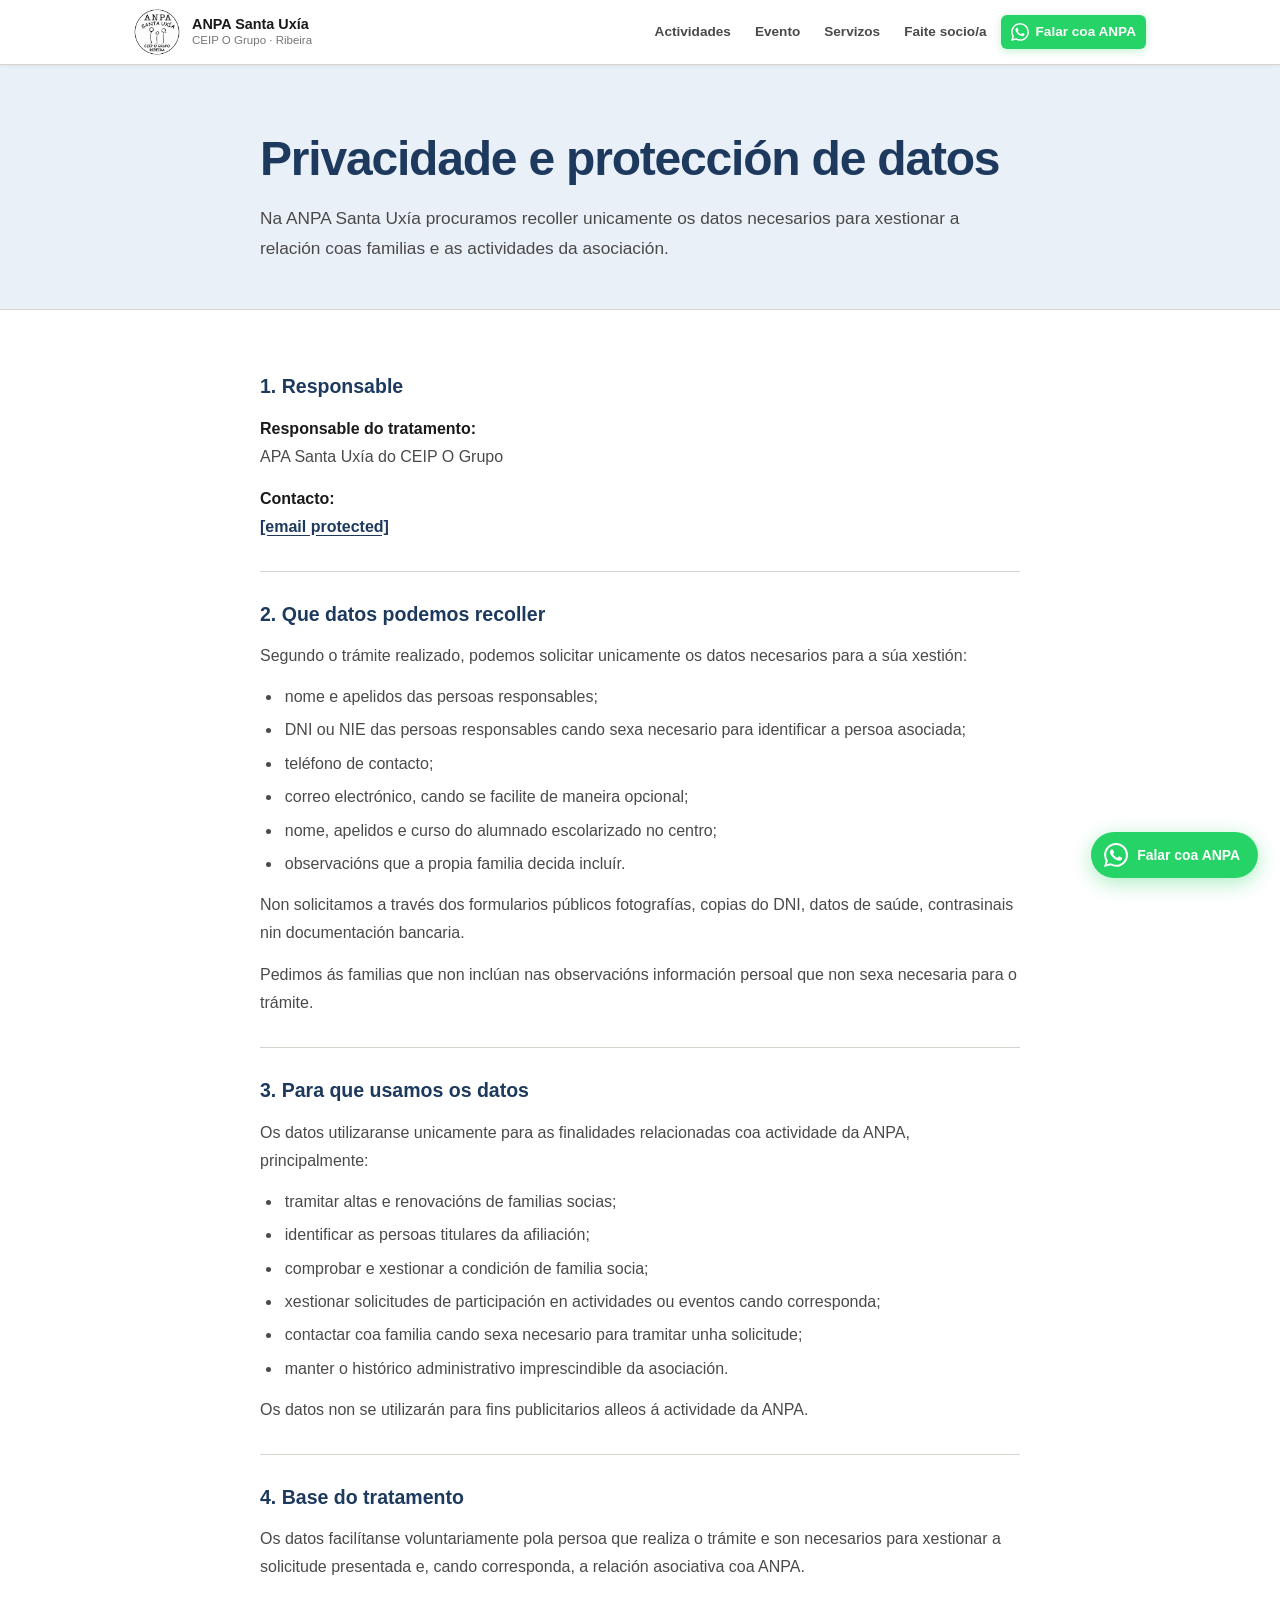
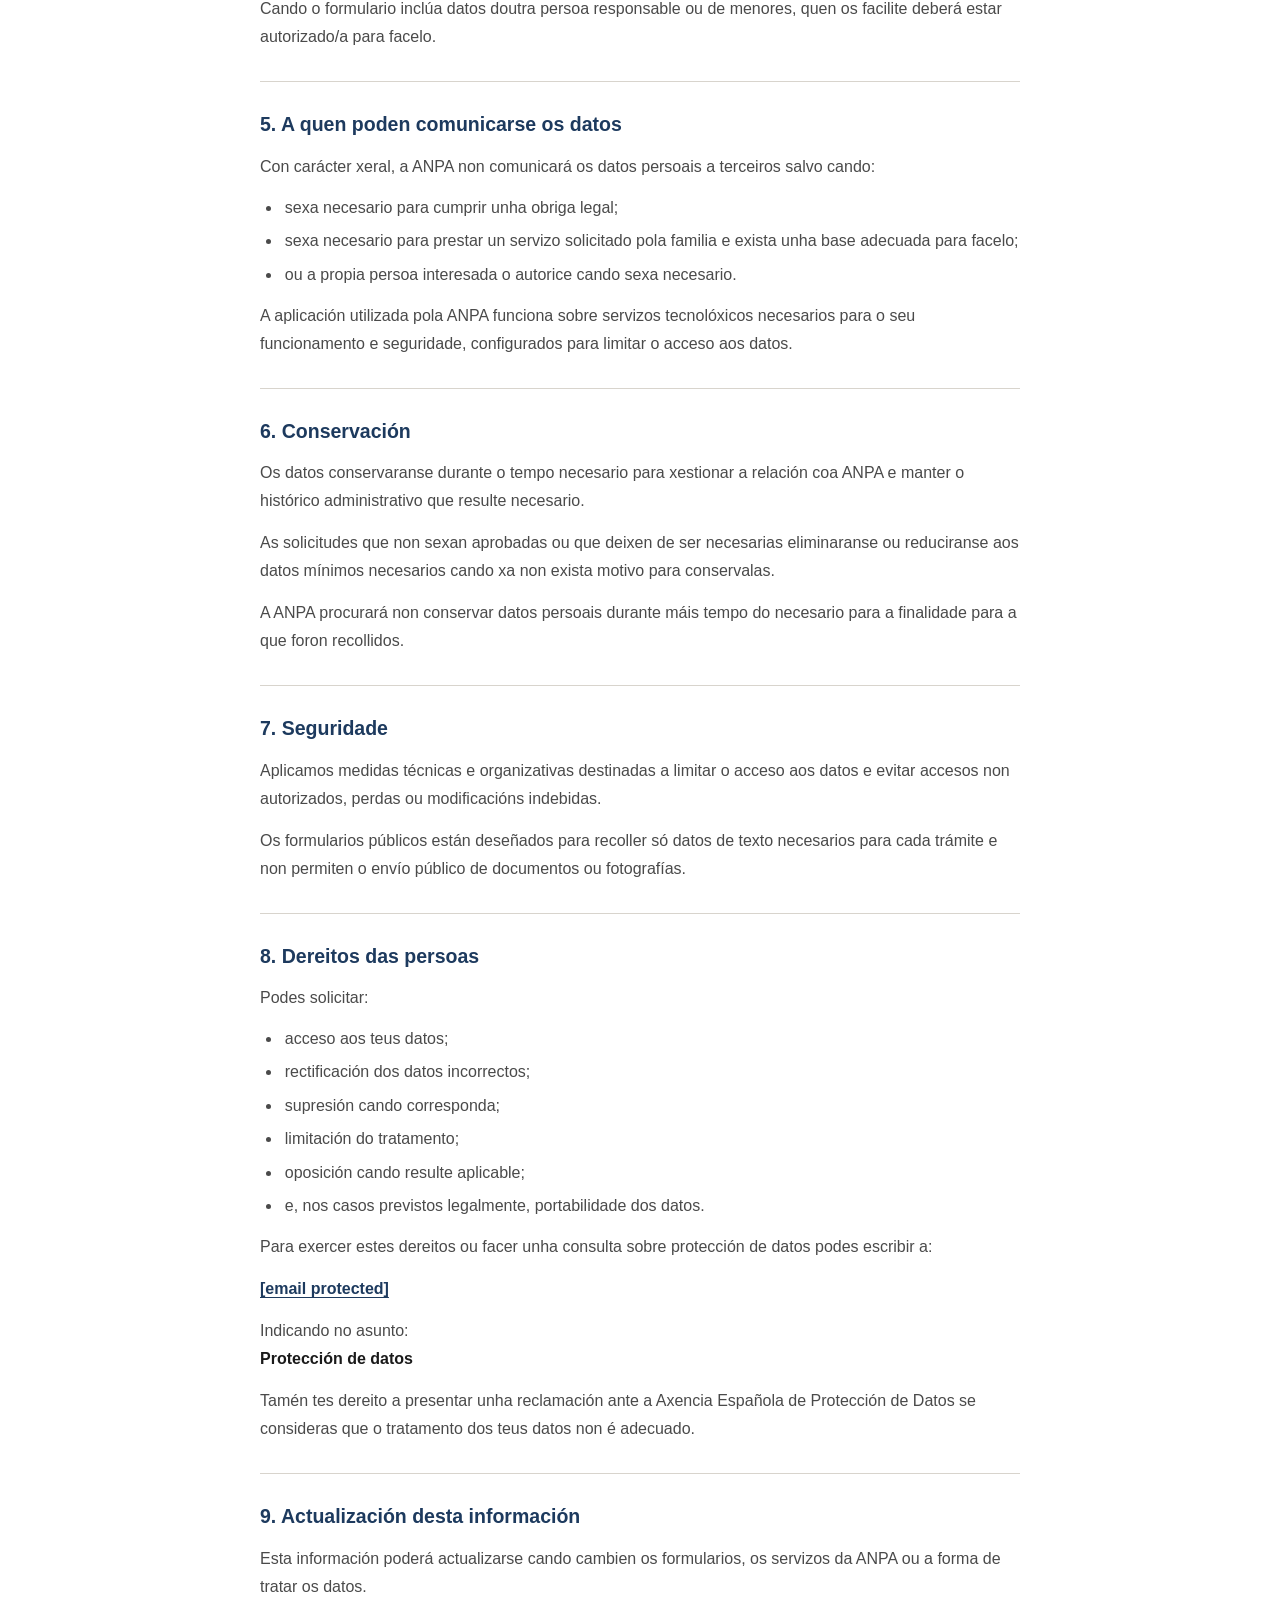
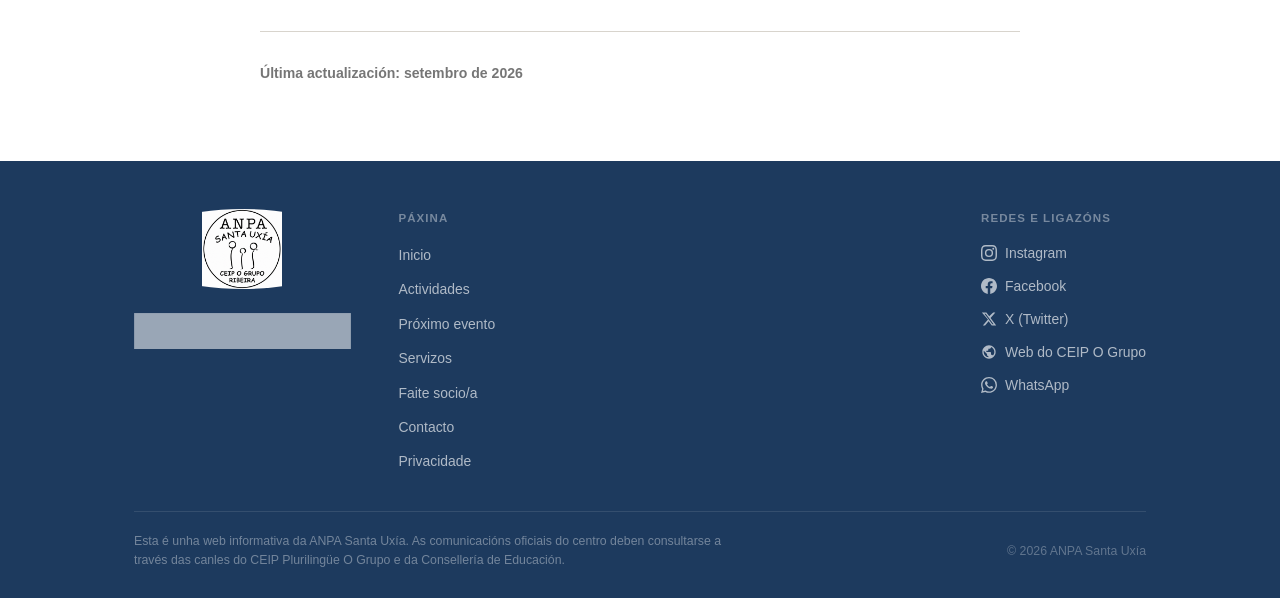
==== commit 80037254: "Add files via upload" ====
--- a/privacidade/index.html
+++ b/privacidade/index.html
@@ -41,7 +41,7 @@
         <a href="/#actividades">Actividades</a>
         <a href="/#evento">Evento</a>
         <a href="/#servizos">Servizos</a>
-        <a href="/#socios">Faite socio/a</a>
+        <a href="https://socios.anpaogrupo.es/alta">Faite socio/a</a>
         <a href="#"
            id="headerWa"
            class="header-wa"
@@ -76,7 +76,7 @@
         <section class="privacidade-section" aria-labelledby="privacidade-responsable">
           <h2 id="privacidade-responsable">1. Responsable</h2>
           <p><strong>Responsable do tratamento:</strong><br>APA Santa Uxía do CEIP O Grupo</p>
-          <p class="privacidade-contacto"><strong>Contacto:</strong><br><a href="mailto:anpaogrupo@yahoo.es">anpaogrupo@yahoo.es</a></p>
+          <p class="privacidade-contacto"><strong>Contacto:</strong><br><a href="/cdn-cgi/l/email-protection#6e0f001e0f01091c1b1e012e170f060101400b1d"><span class="__cf_email__" data-cfemail="fe9f908e9f91998c8b8e91be879f969191d09b8d">[email&#160;protected]</span></a></p>
         </section>
 
         <section class="privacidade-section" aria-labelledby="privacidade-datos">
@@ -150,7 +150,7 @@
             <li>e, nos casos previstos legalmente, portabilidade dos datos.</li>
           </ul>
           <p>Para exercer estes dereitos ou facer unha consulta sobre protección de datos podes escribir a:</p>
-          <p class="privacidade-contacto"><a href="mailto:anpaogrupo@yahoo.es?subject=Protecci%C3%B3n%20de%20datos">anpaogrupo@yahoo.es</a></p>
+          <p class="privacidade-contacto"><a href="/cdn-cgi/l/email-protection#4829263829272f3a3d3827083129202727662d3b773b3d2a222d2b3c75183a273c2d2b2b216d0b7b6d0a7b266d7a782c2d6d7a782c293c273b"><span class="__cf_email__" data-cfemail="a7c6c9d7c6c8c0d5d2d7c8e7dec6cfc8c889c2d4">[email&#160;protected]</span></a></p>
           <p>Indicando no asunto:<br><strong>Protección de datos</strong></p>
           <p>Tamén tes dereito a presentar unha reclamación ante a Axencia Española de Protección de Datos se consideras que o tratamento dos teus datos non é adecuado.</p>
         </section>
@@ -187,7 +187,7 @@
           <li><a href="/#actividades">Actividades</a></li>
           <li><a href="/#evento">Próximo evento</a></li>
           <li><a href="/#servizos">Servizos</a></li>
-          <li><a href="/#socios">Faite socio/a</a></li>
+          <li><a href="https://socios.anpaogrupo.es/alta">Faite socio/a</a></li>
           <li><a href="/#contacto">Contacto</a></li>
           <li><a href="/privacidade" aria-current="page">Privacidade</a></li>
         </ul>
@@ -250,7 +250,7 @@
   <span class="floating-wa-label">Falar coa ANPA</span>
 </a>
 
-<script src="../content.js?v=6"></script>
+<script data-cfasync="false" src="/cdn-cgi/scripts/5c5dd728/cloudflare-static/email-decode.min.js"></script><script src="../content.js?v=6"></script>
 <script src="../script.js?v=8"></script>
 </body>
 </html>
